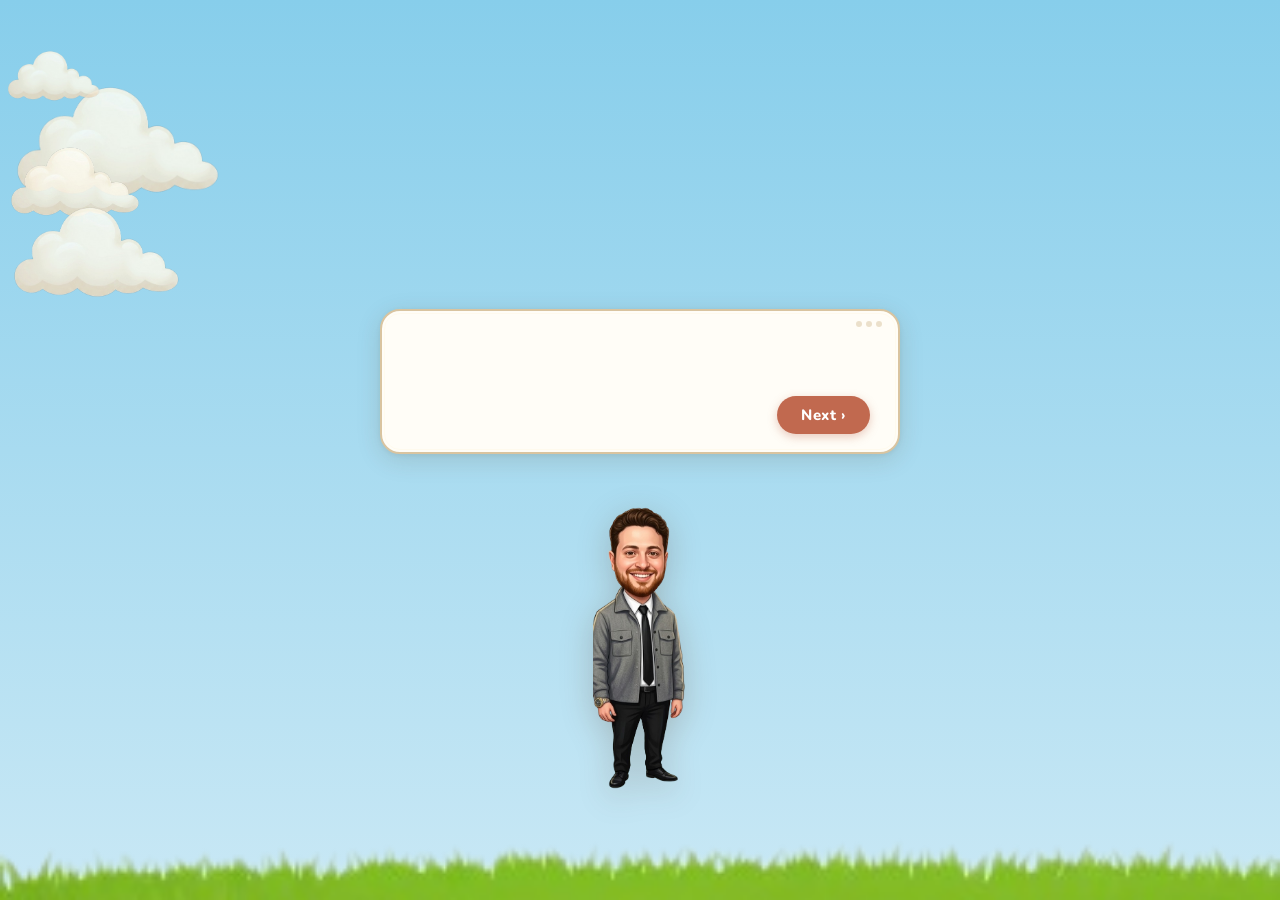
==== index.html @ 773bfd30 "implement first screen (opening scene)" ====
<!DOCTYPE html>
<html lang="en">
<head>
  <meta charset="UTF-8" />
  <meta name="viewport" content="width=device-width, initial-scale=1.0"/>
  <title>Happy Eid 🌙</title>
  <link rel="preconnect" href="https://fonts.googleapis.com">
  <link rel="preconnect" href="https://fonts.gstatic.com" crossorigin>
  <link href="https://fonts.googleapis.com/css2?family=Lora:wght@400;600&family=Nunito:wght@400;700;800&display=swap" rel="stylesheet">
  <link rel="stylesheet" href="style.css" />
</head>
<body>

  <!-- Full-screen scene wrapper -->
  <div id="scene">

    <!-- Sky layer -->
    <div id="sky"></div>

    <!-- Clouds layer -->
    <div id="clouds-layer">
      <img src="assets/cloud.png" alt="" class="cloud cloud-1" />
      <img src="assets/cloud.png" alt="" class="cloud cloud-2" />
      <img src="assets/cloud.png" alt="" class="cloud cloud-3" />
      <img src="assets/cloud.png" alt="" class="cloud cloud-4" />
    </div>

    <!-- Ground layer -->
    <div id="ground">
      <img src="assets/ground.png" alt="ground" />
    </div>

    <!-- Character -->
    <div id="character-wrap">
      <img id="character" src="assets/me_front.png" alt="Character" />
    </div>

    <!-- Dialogue Box -->
    <div id="dialogue-box">
      <p id="dialogue-text"></p>
      <button id="next-btn">Next ›</button>
    </div>

  </div>

  <script src="script.js"></script>
</body>
</html>
---- style.css ----
/* ============================================
   RESET & ROOT VARIABLES
   ============================================ */
*, *::before, *::after {
  box-sizing: border-box;
  margin: 0;
  padding: 0;
}

:root {
  --sky-top: #87CEEB;
  --sky-bottom: #C9E8F5;
  --bubble-bg: #FFFDF7;
  --bubble-border: #D9C4A0;
  --bubble-shadow: rgba(90, 60, 30, 0.15);
  --text-color: #3B2A1A;
  --btn-bg: #C1694F;
  --btn-hover: #A8573E;
  --btn-text: #FFFFFF;
  --ground-height: 120px;
  --char-bottom: 100px;
}

html, body {
  width: 100%;
  height: 100%;
  overflow: hidden;
}

/* ============================================
   SCENE WRAPPER
   ============================================ */
#scene {
  position: relative;
  width: 100vw;
  height: 100vh;
  overflow: hidden;
  animation: sceneFadeIn 1.2s ease forwards;
}

#scene.fade-out {
  animation: sceneFadeOut 1.5s ease forwards;
}

/* ============================================
   SKY
   ============================================ */
#sky {
  position: absolute;
  inset: 0;
  background: linear-gradient(180deg, var(--sky-top) 0%, var(--sky-bottom) 100%);
  z-index: 0;
}

/* ============================================
   CLOUDS
   ============================================ */
#clouds-layer {
  position: absolute;
  inset: 0;
  z-index: 1;
  pointer-events: none;
}

.cloud {
  position: absolute;
  opacity: 0.88;
  /* Start off-screen to the right */
  animation-timing-function: linear;
  animation-iteration-count: infinite;
  animation-name: cloudDrift;
  /* Prevent drag */
  user-select: none;
  -webkit-user-drag: none;
}

/* Large slow cloud — top area */
.cloud-1 {
  width: 220px;
  top: 6%;
  animation-duration: 35s;
  animation-delay: 0s;
}

/* Medium cloud — slightly lower */
.cloud-2 {
  width: 140px;
  top: 14%;
  animation-duration: 25s;
  animation-delay: -10s;
}

/* Small fast cloud — high up */
.cloud-3 {
  width: 100px;
  top: 4%;
  animation-duration: 20s;
  animation-delay: -5s;
}

/* Large slow cloud — middle sky */
.cloud-4 {
  width: 180px;
  top: 20%;
  animation-duration: 30s;
  animation-delay: -18s;
}

@keyframes cloudDrift {
  from { transform: translateX(110vw); }
  to   { transform: translateX(-30vw); }
}

/* ============================================
   GROUND
   ============================================ */
#ground {
  position: absolute;
  bottom: 0;
  left: 0;
  width: 100%;
  height: var(--ground-height);
  z-index: 2;
  overflow: hidden;
}

#ground img {
  width: 100%;
  height: 100%;
  object-fit: cover;
  object-position: top;
  display: block;
}

/* ============================================
   CHARACTER
   ============================================ */
#character-wrap {
  position: absolute;
  bottom: var(--char-bottom);
  left: 50%;
  transform: translateX(-50%);
  z-index: 3;
  display: flex;
  flex-direction: column;
  align-items: center;
}

#character {
  display: block;
  height: clamp(180px, 35vh, 320px);
  width: auto;
  object-fit: contain;
  /* Slight warm drop shadow for storybook feel */
  filter: drop-shadow(0px 8px 16px rgba(80, 40, 10, 0.22));
  user-select: none;
  -webkit-user-drag: none;
}

/* ============================================
   DIALOGUE BOX
   ============================================ */
#dialogue-box {
  position: absolute;
  bottom: calc(var(--char-bottom) + clamp(190px, 37vh, 330px) + 16px);
  left: 50%;
  transform: translateX(-50%);
  z-index: 10;

  background: var(--bubble-bg);
  border: 2px solid var(--bubble-border);
  border-radius: 20px;
  box-shadow:
    0 6px 24px var(--bubble-shadow),
    0 1px 4px rgba(90, 60, 30, 0.08);

  padding: 22px 28px 18px;
  width: clamp(280px, 60vw, 520px);
  min-height: 100px;

  display: flex;
  flex-direction: column;
  gap: 14px;

  /* Subtle texture feel via inner border */
  outline: 1px solid rgba(255, 250, 235, 0.8);
  outline-offset: -5px;

  animation: bubbleAppear 0.4s cubic-bezier(0.34, 1.56, 0.64, 1) forwards;
}

@keyframes bubbleAppear {
  from {
    opacity: 0;
    transform: translateX(-50%) scale(0.9) translateY(8px);
  }
  to {
    opacity: 1;
    transform: translateX(-50%) scale(1) translateY(0px);
  }
}

/* ============================================
   DIALOGUE TEXT
   ============================================ */
#dialogue-text {
  font-family: 'Lora', serif;
  font-size: clamp(15px, 2.2vw, 19px);
  line-height: 1.65;
  color: var(--text-color);
  min-height: 2.6em;
  /* Blinking cursor during typing */
  border-right: 2px solid transparent;
  word-break: break-word;
}

#dialogue-text.typing {
  border-right-color: var(--text-color);
  animation: cursorBlink 0.7s step-end infinite;
}

@keyframes cursorBlink {
  0%, 100% { border-right-color: var(--text-color); }
  50%       { border-right-color: transparent; }
}

/* ============================================
   NEXT BUTTON
   ============================================ */
#next-btn {
  align-self: flex-end;
  font-family: 'Nunito', sans-serif;
  font-weight: 800;
  font-size: clamp(13px, 1.6vw, 15px);
  letter-spacing: 0.03em;
  color: var(--btn-text);
  background: var(--btn-bg);
  border: none;
  border-radius: 50px;
  padding: 9px 24px;
  cursor: pointer;
  transition:
    background 0.2s ease,
    transform 0.15s ease,
    box-shadow 0.2s ease;
  box-shadow: 0 3px 10px rgba(193, 105, 79, 0.35);

  /* Disabled during typing — overridden by JS class */
  opacity: 1;
}

#next-btn:hover {
  background: var(--btn-hover);
  transform: translateY(-2px);
  box-shadow: 0 5px 14px rgba(193, 105, 79, 0.45);
}

#next-btn:active {
  transform: translateY(0px);
  box-shadow: 0 2px 6px rgba(193, 105, 79, 0.3);
}

/* ============================================
   DECORATIVE DETAIL — tiny dots on bubble
   ============================================ */
#dialogue-box::before {
  content: '';
  position: absolute;
  top: 10px;
  right: 16px;
  width: 6px;
  height: 6px;
  border-radius: 50%;
  background: var(--bubble-border);
  opacity: 0.5;
  box-shadow: -10px 0 0 var(--bubble-border), -20px 0 0 var(--bubble-border);
}

/* ============================================
   SCENE FADE IN / OUT
   ============================================ */
@keyframes sceneFadeIn {
  from { opacity: 0; }
  to   { opacity: 1; }
}

@keyframes sceneFadeOut {
  from { opacity: 1; }
  to   { opacity: 0; }
}

/* ============================================
   RESPONSIVE TWEAKS
   ============================================ */
@media (max-width: 500px) {
  :root {
    --ground-height: 300px;
    --char-bottom: 182px;
  }

  #dialogue-box {
    width: 90vw;
    padding: 18px 18px 14px;
  }
}

@media (max-height: 600px) {
  :root {
    --ground-height: 300px;
    --char-bottom: 182px;
  }

  #character {
    height: 30vh;
  }
}
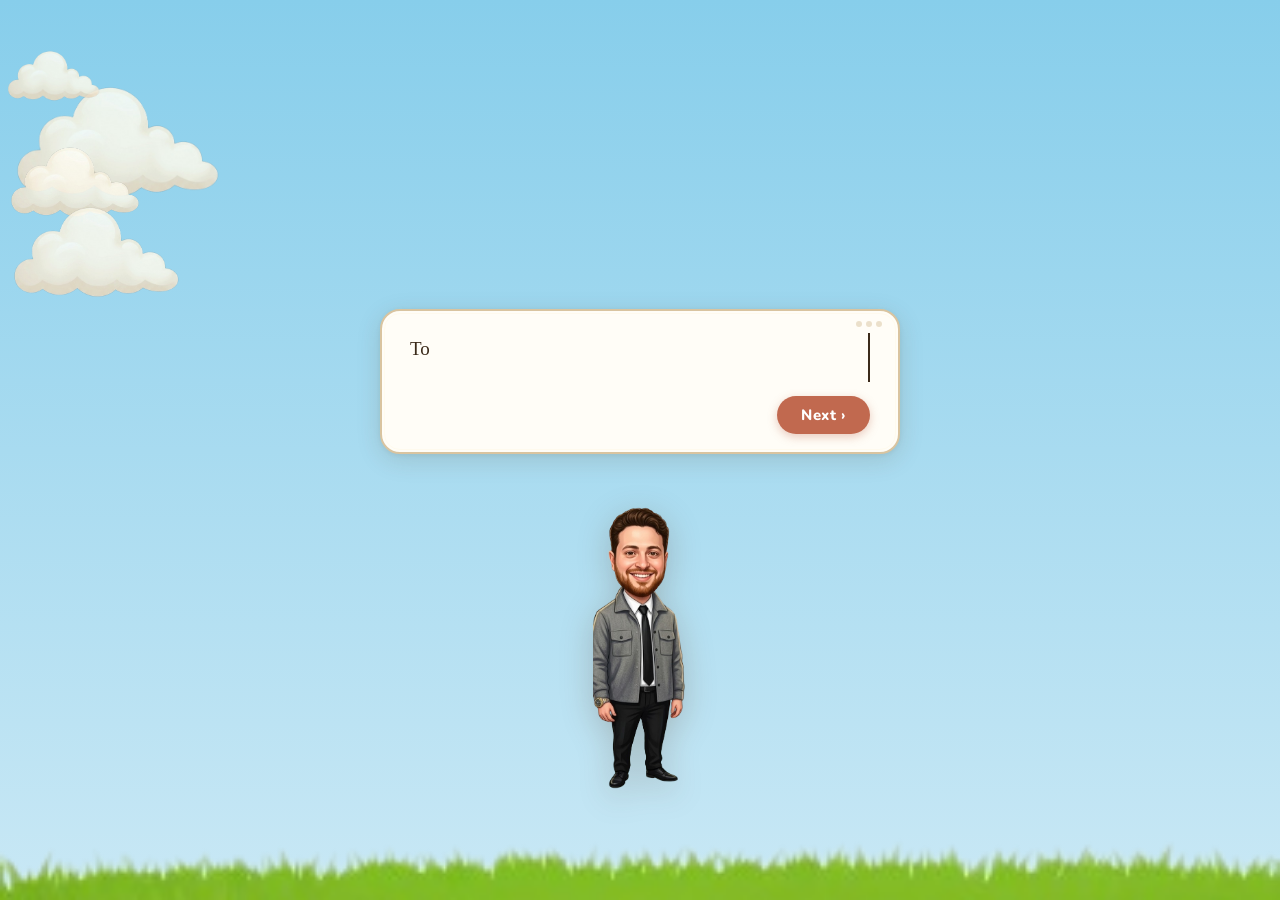
==== commit f22aab10: "added background music." ====
--- a/index.html
+++ b/index.html
@@ -44,5 +44,6 @@
   </div>
 
   <script src="script.js"></script>
+  <script src="music.js"></script>
 </body>
 </html>
